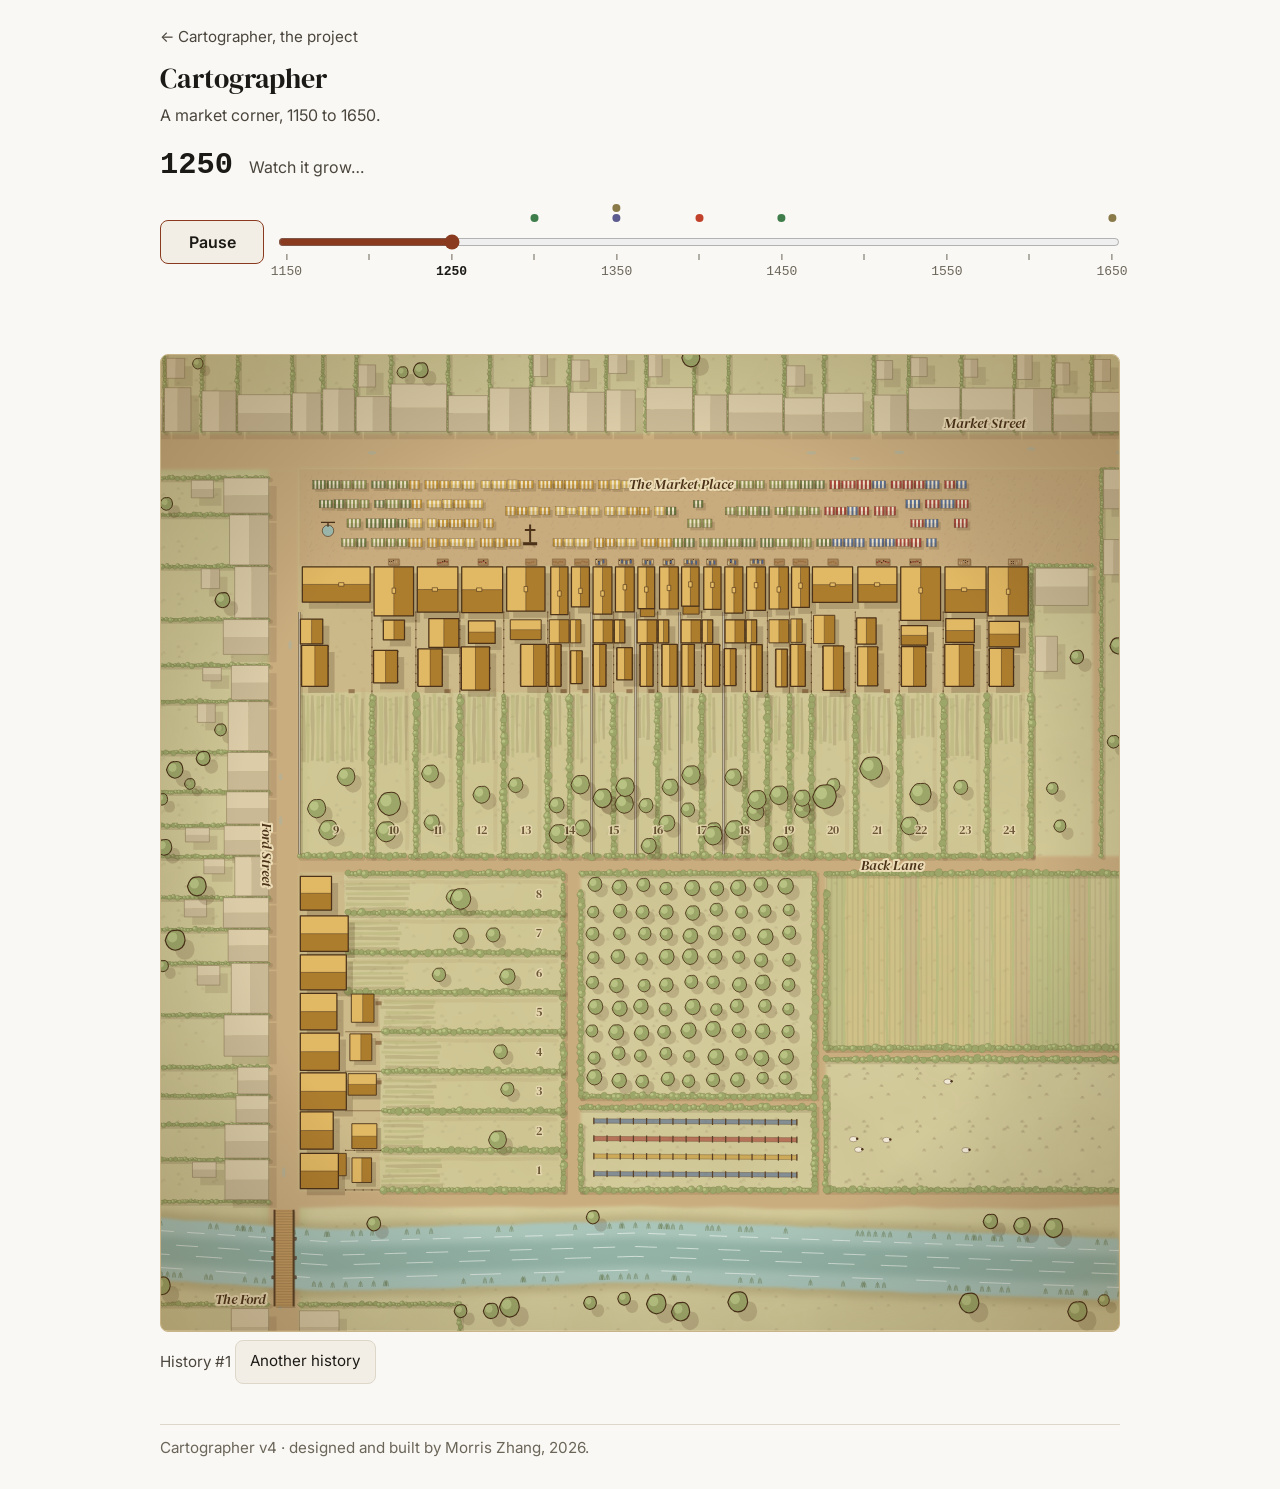
==== cartographer/index.html @ dad42100 "Add Cartographer: the market corner, 1150 to 1650 The built app (dnd-city-generator v3, branch map-p" ====
<!doctype html>
<html lang="en">
  <head>
    <meta charset="UTF-8" />
    <meta name="viewport" content="width=device-width, initial-scale=1.0" />
    <title>Cartographer · Morris Zhang</title>
    <meta name="description" content="A fantasy town grown from its terrain, not from dice. Every street, wall and market says why it's there." />
    <link rel="preconnect" href="https://fonts.googleapis.com" />
    <link rel="preconnect" href="https://fonts.gstatic.com" crossorigin />
    <link rel="stylesheet" href="https://fonts.googleapis.com/css2?family=DM+Serif+Display:ital@0;1&amp;family=IM+Fell+English:ital@0;1&amp;family=Inter:wght@400;500;600&amp;display=swap" />
    <script type="module" crossorigin src="./assets/index-Ds1CynJ9.js"></script>
    <link rel="stylesheet" crossorigin href="./assets/index-DjFSJXSV.css">
  </head>
  <body>
    <div id="root"></div>
  </body>
</html>
---- cartographer/assets/index-DjFSJXSV.css ----
:root{--sans: "Inter", -apple-system, BlinkMacSystemFont, "Segoe UI", Helvetica, Arial, sans-serif;--serif: "DM Serif Display", "Iowan Old Style", "Palatino Linotype", Palatino, Georgia, serif;--mono: "IBM Plex Mono", ui-monospace, "SFMono-Regular", Menlo, Consolas, monospace;--paper: #faf8f4;--ink: #1c1a16;--ink-2: #4a463d;--ink-3: #6b665a;--accent: #8a3b1f;--line: #ddd7c9;--water: #c9dbe0;--marsh: #9fb59a;--road: #7a7263;--surface: #f2eee5}@media(prefers-color-scheme:dark){:root:not([data-theme=light]){--paper: #16140f;--ink: #f2efe7;--ink-2: #c9c2b3;--ink-3: #a39c8c;--accent: #e0955f;--line: #35311f;--water: #23394a;--marsh: #3d5238;--road: #9a917f;--surface: #1f1c16}}:root[data-theme=dark]{--paper: #16140f;--ink: #f2efe7;--ink-2: #c9c2b3;--ink-3: #a39c8c;--accent: #e0955f;--line: #35311f;--water: #23394a;--marsh: #3d5238;--road: #9a917f;--surface: #1f1c16}*{box-sizing:border-box}html,body{margin:0;background:var(--paper);color:var(--ink)}body{font-family:var(--sans);font-size:16px;line-height:1.5}h1,h2,h3{font-family:var(--serif);font-weight:400}.app-shell{min-height:100vh;display:flex;flex-direction:column;gap:1rem;padding:1.5rem 1rem;max-width:70ch;margin:0 auto}.app-header h1{font-size:1.75rem;margin:0 0 .25rem}.app-header .back{display:inline-block;margin-bottom:.5rem;font-size:.95rem;color:var(--ink-2);text-decoration:none}.app-header .back:hover{color:var(--accent);text-decoration:underline}.app-header p{color:var(--ink-2);font-size:1rem;margin:0}.placeholder{border:1px dashed var(--line);border-radius:8px;padding:2rem 1.25rem;color:var(--ink-3);font-size:.95rem}.mono-num{font-family:var(--mono)}.app-shell--wide{max-width:62rem}.debug-tabs{display:flex;gap:.5rem;flex-wrap:wrap;margin-bottom:.75rem}.debug-tab{font-family:var(--sans);font-size:.95rem;padding:.4rem .8rem;border:1px solid var(--line);border-radius:6px;background:transparent;color:var(--ink-2);cursor:pointer}.debug-tab--active{background:var(--accent);border-color:var(--accent);color:var(--paper)}.debug-svg{width:100%;height:auto;border:1px solid var(--line);border-radius:8px;background:var(--paper)}.debug-fact-marker{fill:var(--accent);stroke:var(--paper);stroke-width:1.5}.siting{display:flex;flex-direction:column;gap:1.25rem}.toggles{display:grid;grid-template-columns:repeat(auto-fit,minmax(16rem,1fr));gap:.75rem}.toggle{display:flex;flex-direction:column;gap:.2rem;text-align:left;font:inherit;color:var(--ink);padding:.75rem .9rem;border:1px solid var(--line);border-radius:8px;background:transparent;cursor:pointer}.toggle[aria-pressed=true]{border-color:var(--accent);background:var(--surface);box-shadow:inset 3px 0 0 var(--accent)}.toggle-label{font-weight:600}.toggle-label:before{content:"Off · ";font-weight:400;color:var(--ink-3)}.toggle[aria-pressed=true] .toggle-label:before{content:"On · ";color:var(--accent)}.toggle-hint{color:var(--ink-2);font-size:.95rem}.siting-body{display:grid;gap:1.25rem}@media(min-width:60rem){.siting-body{grid-template-columns:minmax(0,1.55fr) minmax(18rem,1fr);align-items:start}}.map-svg{width:100%;height:auto;border:1px solid var(--line);border-radius:8px;background:var(--paper);display:block}.map-relief rect{fill:var(--ink)}.map-water{fill:var(--water)}.map-marsh{fill:var(--marsh);opacity:.55}.map-welltable{fill:none;stroke:var(--road);stroke-width:1.5;stroke-dasharray:3 6;opacity:.7}.map-road{fill:none;stroke:var(--road);stroke-width:2.5;stroke-linejoin:round;stroke-linecap:round}.map-site circle{fill:var(--paper);stroke:var(--ink-2);stroke-width:3}.map-site text{font-family:var(--serif);font-size:22px;fill:var(--ink);paint-order:stroke;stroke:var(--paper);stroke-width:5px;stroke-linejoin:round}.map-site--chosen circle{fill:var(--accent);stroke:var(--paper)}.map-site--chosen .map-site-halo{fill:none;stroke:var(--accent);stroke-width:3}.map-site--chosen text{font-size:28px;font-weight:600}.entry{border:1px solid var(--line);border-radius:8px;padding:1rem 1.15rem;background:var(--surface)}.entry-headline{font-size:1.45rem;line-height:1.25;margin:0 0 .6rem}.entry-reasons{margin:0 0 .6rem;padding-left:1.2rem}.entry-reasons li+li{margin-top:.3rem}.entry-rival{margin:0 0 .6rem;font-style:italic;color:var(--ink-2)}.entry-chain summary{cursor:pointer;color:var(--accent)}.entry-chain ol{padding-left:1.2rem;margin:.5rem 0}.entry-chain li+li{margin-top:.3rem}.entry-note{color:var(--ink-3);font-size:.95rem;margin:.4rem 0 0}.sites h2{font-size:1.3rem;margin:0 0 .3rem}.sites-intro{color:var(--ink-2);margin:0 0 .75rem;max-width:70ch}.table-scroll{overflow-x:auto}.sites-table{border-collapse:collapse;width:100%;font-size:.95rem}.sites-table th,.sites-table td{padding:.4rem .6rem;border-bottom:1px solid var(--line);text-align:left;white-space:nowrap}.sites-table thead th{color:var(--ink-2);font-weight:600}.sites-table tbody th{font-weight:400}.sites-table .num{font-family:var(--mono);text-align:right}.sites-table tr.is-chosen th,.sites-table tr.is-chosen td{font-weight:600;background:var(--surface)}.town{display:flex;flex-direction:column;gap:1rem}.town-figure{margin:0}.town-caption{color:var(--ink-2);font-size:.95rem;margin-top:.5rem}.changed{margin:0;padding:.7rem .9rem;border-left:3px solid var(--accent);background:var(--surface);border-radius:0 8px 8px 0}.city-map{transition:opacity .2s}.city-map.is-dim{opacity:.45}.city-road{fill:none;stroke:var(--road);stroke-linecap:round;stroke-linejoin:round;opacity:.8}.city-built{fill:var(--surface);stroke:none}.city-street{fill:none;stroke:var(--paper);stroke-linecap:round;stroke-linejoin:round}.city-main{stroke:var(--road)}.city-back{stroke:var(--line)}.city-wynd{stroke:var(--line);stroke-dasharray:.25 .2}.city-ford{stroke:var(--ink-2);stroke-linecap:round;opacity:.13}.city-labels .city-ford-label{font-style:italic;fill:var(--ink-2);cursor:default}.city-main.is-selected{stroke:var(--accent)}.city-houses polygon{fill:var(--ink-2);opacity:.78}.city-market-place{fill:var(--line);stroke:none;cursor:pointer}.city-market-place.is-selected{fill:var(--accent);opacity:.35}.city-wall path{fill:none;stroke:var(--ink);stroke-linecap:round;stroke-linejoin:round;cursor:pointer}.city-wall.is-selected path{stroke:var(--accent)}.city-wall .city-hit,.city-main-hit .city-hit{stroke:transparent;fill:none}.city-main-hit{cursor:pointer}.city-gate{fill:var(--paper);stroke:var(--ink);stroke-width:.14}.city-labels text{font-family:var(--serif);fill:var(--ink);cursor:pointer;paint-order:stroke;stroke:var(--paper);stroke-linejoin:round}.reader-list{list-style:none;margin:0;padding:0;display:flex;flex-direction:column;gap:.5rem}.reader-item{border:1px solid var(--line);border-radius:8px}.reader-item.is-open{background:var(--surface);border-color:var(--accent)}.reader-head{display:block;width:100%;text-align:left;cursor:pointer;font-family:var(--serif);font-size:1.2rem;line-height:1.3;color:var(--ink);background:none;border:0;padding:.7rem .95rem}.reader-item.is-open .reader-head{font-size:1.35rem;padding-bottom:.4rem}.reader-body{padding:0 .95rem .85rem}.app-footer{color:var(--ink-3);font-size:.95rem;border-top:1px solid var(--line);padding-top:.75rem;margin-top:.5rem}.app-footer p{margin:0 0 .35rem;max-width:70ch}.city-relief{filter:var(--relief-filter, none)}.corner{display:flex;flex-direction:column;gap:.6rem;margin-bottom:1rem}.corner-bar{display:flex;align-items:baseline;gap:1rem;flex-wrap:wrap}.corner-year{font-size:1.9rem;font-weight:600;color:var(--ink)}.corner-hint{color:var(--ink-2)}.corner-body{display:grid;gap:1rem}@media(min-width:60rem){.corner.has-selection .corner-body{grid-template-columns:minmax(0,1fr) 22rem;align-items:start}}.corner-figure{margin:0}.corner-map{touch-action:manipulation;cursor:pointer;background:#ecdcb6;border-color:#c9b48a}.corner-selected{fill:none;stroke:#b0281a}.corner-labels text{font-family:"IM Fell English",var(--serif);font-style:italic;fill:#4b3219;pointer-events:none;paint-order:stroke;stroke:#ecdcb6;stroke-linejoin:round}.corner-plot-numbers text,.corner-compass-n,.corner-scale{font-family:"IM Fell English",var(--serif);fill:#4b3219;pointer-events:none}.corner-plot-numbers text{opacity:.75;paint-order:stroke;stroke:#ecdcb6;stroke-linejoin:round}@media(max-width:40rem){.corner-plot-numbers{display:none}}.corner-panel{position:relative;border:1px solid var(--line);border-radius:8px;padding:1rem 1.15rem;background:var(--surface)}.corner-panel h2{font-size:1.4rem;margin:0 2rem .4rem 0}.corner-panel h3{font-size:1.1rem;margin:.9rem 0 .4rem}.corner-panel-facts{margin:0;color:var(--ink-2)}.corner-panel-close{position:absolute;top:.4rem;right:.4rem;width:44px;height:44px;background:none;border:0;font-size:1.6rem;color:var(--ink-2);cursor:pointer}.story{list-style:none;margin:0;padding:0;display:flex;flex-direction:column;gap:.35rem}.story summary{cursor:pointer}.story-chain{margin:.4rem 0 .2rem;padding-left:1.2rem;color:var(--ink-2)}.story-chain li+li{margin-top:.25rem}.story-earlier{color:var(--ink-3)}@media(max-width:40rem){.corner-panel{position:fixed;left:0;right:0;bottom:0;z-index:10;max-height:55vh;overflow-y:auto;border-radius:12px 12px 0 0;border-bottom:0;box-shadow:0 -4px 16px #0000002e}}:root{--mark-fire: #c2412b;--mark-plague: #5b5b8f;--mark-boom: #3f7d4a;--mark-slump: #8a7a4a}@media(prefers-color-scheme:dark){:root:not([data-theme=light]){--mark-fire: #e8765f;--mark-plague: #9b9bd0;--mark-boom: #7cbf86;--mark-slump: #c9b47a}}:root[data-theme=dark]{--mark-fire: #e8765f;--mark-plague: #9b9bd0;--mark-boom: #7cbf86;--mark-slump: #c9b47a}.corner-time{display:flex;align-items:flex-start;gap:.9rem;margin-top:1.4rem}.corner-play{min-width:6.5rem;min-height:44px;padding:0 1rem;border-radius:8px;cursor:pointer;border:1px solid var(--accent);background:var(--surface);color:var(--ink);font:inherit;font-weight:600}.corner-slider{position:relative;flex:1;padding-bottom:2.6rem}.corner-slider input[type=range]{width:100%;height:44px;margin:0;accent-color:var(--accent);cursor:pointer}.corner-ticks{position:absolute;left:8px;right:8px;top:34px;height:2.4rem;pointer-events:none}.corner-tick{position:absolute;transform:translate(-50%);display:flex;flex-direction:column;align-items:center;gap:2px}.corner-tick:before{content:"";width:1px;height:6px;background:var(--ink-3)}.corner-tick-year{font-family:var(--mono);font-size:13px;color:var(--ink-3)}.corner-tick.is-now .corner-tick-year{color:var(--ink);font-weight:600}.corner-mark{display:inline-block;width:8px;height:8px;border-radius:50%;background:var(--ink-3)}.corner-tick .corner-mark{position:absolute;top:-40px}.corner-tick .corner-mark+.corner-mark{top:-50px}.corner-tick .corner-mark+.corner-mark+.corner-mark{top:-60px}.mark-fire{background:var(--mark-fire)}.mark-plague{background:var(--mark-plague)}.mark-boom{background:var(--mark-boom)}.mark-slump{background:var(--mark-slump)}.corner-caption{color:var(--ink-2);font-size:.95rem;margin-top:.5rem}.corner-another{min-height:44px;padding:0 .9rem;border-radius:8px;border:1px solid var(--line);background:var(--surface);color:var(--ink);font:inherit;cursor:pointer}.corner-another:hover,.corner-play:hover{border-color:var(--accent)}.household-head{font-family:var(--serif);font-size:1.2rem;margin:0 0 .25rem}.household-story{margin-top:.5rem}.household-story>summary{cursor:pointer;color:var(--accent)}.corner-map-wrap{display:contents}.corner-map *{animation-play-state:paused!important}@keyframes corner-fade-in{0%{opacity:0}to{opacity:1}}.corner-gardens>*{animation:corner-fade-in .7s ease-out}@media(prefers-reduced-motion:reduce){.corner-gardens>*{animation:none}}.corner-now{margin:0;min-height:1.5em;color:var(--ink-2);font-size:.95rem;display:flex;flex-wrap:wrap;gap:.2rem 1rem}.corner-now .corner-mark{vertical-align:middle}
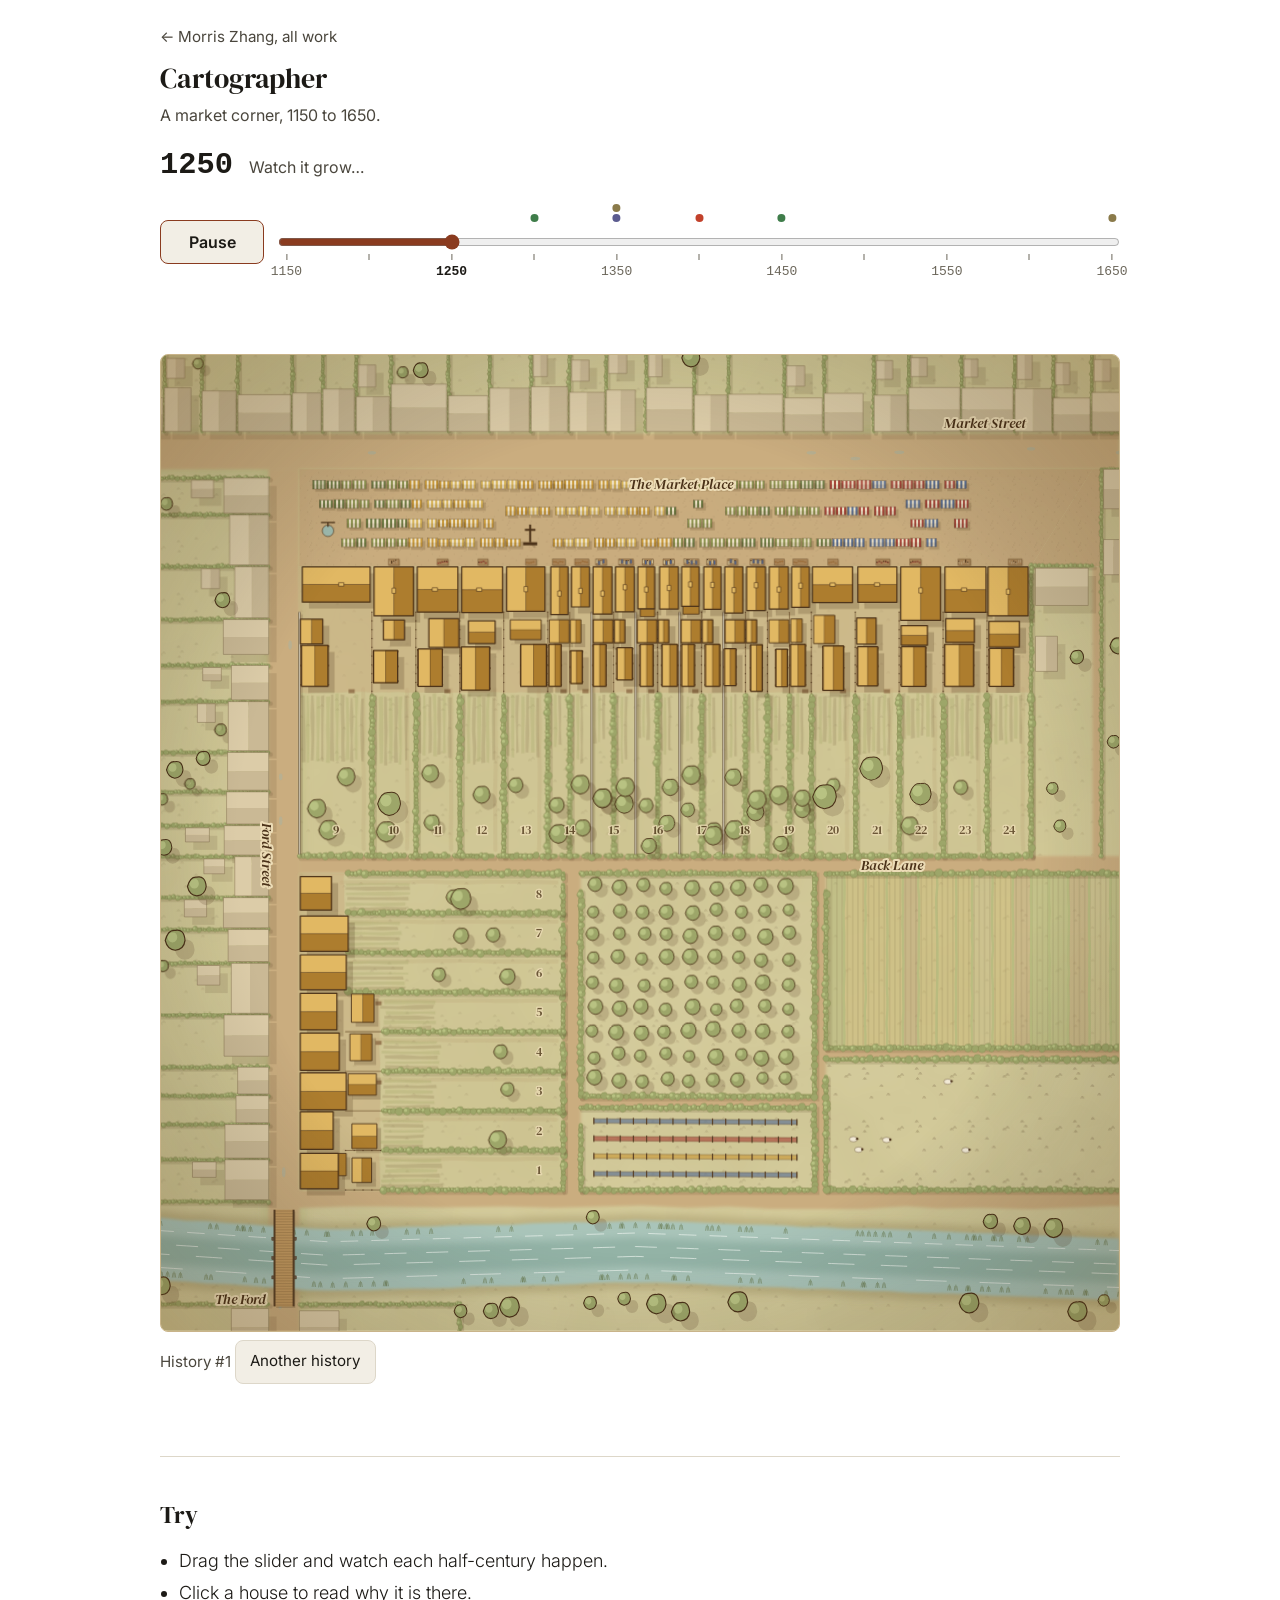
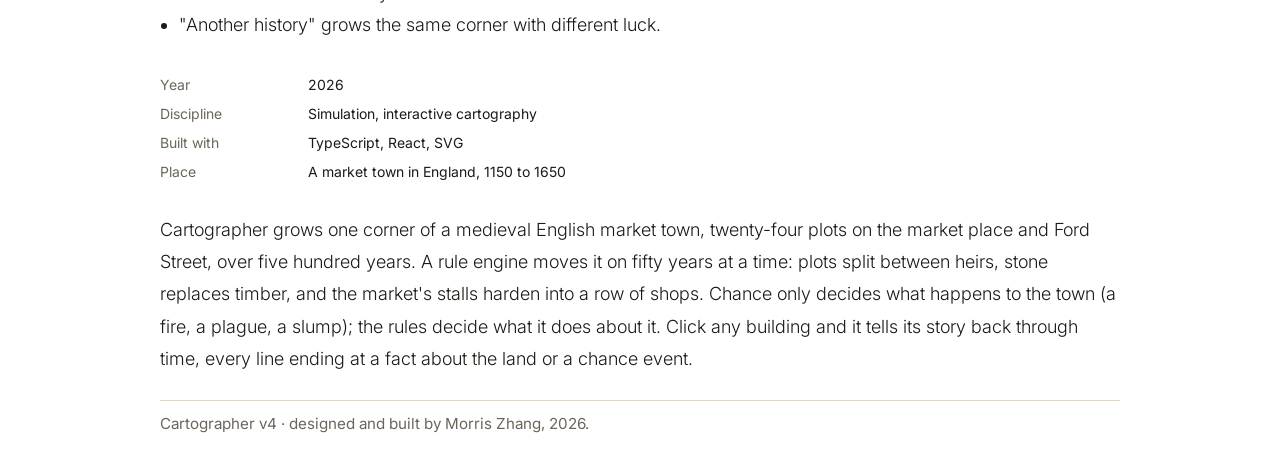
==== commit 8447a3be: "Cartographer: the web app is the project page, newest build, homepage entry - cartographer/: newest " ====
--- a/cartographer/index.html
+++ b/cartographer/index.html
@@ -1,17 +1,18 @@
-<!doctype html>
-<html lang="en">
-  <head>
-    <meta charset="UTF-8" />
-    <meta name="viewport" content="width=device-width, initial-scale=1.0" />
-    <title>Cartographer · Morris Zhang</title>
-    <meta name="description" content="A fantasy town grown from its terrain, not from dice. Every street, wall and market says why it's there." />
-    <link rel="preconnect" href="https://fonts.googleapis.com" />
-    <link rel="preconnect" href="https://fonts.gstatic.com" crossorigin />
-    <link rel="stylesheet" href="https://fonts.googleapis.com/css2?family=DM+Serif+Display:ital@0;1&amp;family=IM+Fell+English:ital@0;1&amp;family=Inter:wght@400;500;600&amp;display=swap" />
-    <script type="module" crossorigin src="./assets/index-Ds1CynJ9.js"></script>
-    <link rel="stylesheet" crossorigin href="./assets/index-DjFSJXSV.css">
-  </head>
-  <body>
-    <div id="root"></div>
-  </body>
-</html>
+<!doctype html>
+<html lang="en">
+  <head>
+    <meta charset="UTF-8" />
+    <meta name="viewport" content="width=device-width, initial-scale=1.0" />
+    <title>Cartographer · Morris Zhang</title>
+    <meta name="description" content="A fantasy town grown from its terrain, not from dice. Every street, wall and market says why it's there." />
+    <link rel="preconnect" href="https://fonts.googleapis.com" />
+    <link rel="preconnect" href="https://fonts.gstatic.com" crossorigin />
+    <link rel="stylesheet" href="https://fonts.googleapis.com/css2?family=DM+Serif+Display:ital@0;1&amp;family=IM+Fell+English:ital@0;1&amp;family=Inter:wght@300;400;500;600&amp;display=swap" />
+    <script type="module" crossorigin src="./assets/index-DEYlltWW.js"></script>
+    <link rel="stylesheet" crossorigin href="./assets/index-BUwfIRgc.css">
+  </head>
+  <body>
+    <div id="root"></div>+
+  </body>
+</html>
--- a/cartographer/assets/index-BUwfIRgc.css
+++ b/cartographer/assets/index-BUwfIRgc.css
@@ -0,0 +1 @@
+:root{--sans: "Inter", -apple-system, BlinkMacSystemFont, "Segoe UI", Helvetica, Arial, sans-serif;--serif: "DM Serif Display", "Iowan Old Style", "Palatino Linotype", Palatino, Georgia, serif;--mono: "IBM Plex Mono", ui-monospace, "SFMono-Regular", Menlo, Consolas, monospace;--paper: #ffffff;--ink: #1c1a16;--ink-2: #4a463d;--ink-3: #6b665a;--accent: #8a3b1f;--line: #ddd7c9;--water: #c9dbe0;--marsh: #9fb59a;--road: #7a7263;--surface: #f2eee5}@media(prefers-color-scheme:dark){:root:not([data-theme=light]){--paper: #16140f;--ink: #f2efe7;--ink-2: #c9c2b3;--ink-3: #a39c8c;--accent: #e0955f;--line: #35311f;--water: #23394a;--marsh: #3d5238;--road: #9a917f;--surface: #1f1c16}}:root[data-theme=dark]{--paper: #16140f;--ink: #f2efe7;--ink-2: #c9c2b3;--ink-3: #a39c8c;--accent: #e0955f;--line: #35311f;--water: #23394a;--marsh: #3d5238;--road: #9a917f;--surface: #1f1c16}*{box-sizing:border-box}html,body{margin:0;background:var(--paper);color:var(--ink)}body{font-family:var(--sans);font-size:16px;line-height:1.5}h1,h2,h3{font-family:var(--serif);font-weight:400}.app-shell{min-height:100vh;display:flex;flex-direction:column;gap:1rem;padding:1.5rem 1rem;max-width:70ch;margin:0 auto}.app-header h1{font-size:1.75rem;margin:0 0 .25rem}.app-header .back{display:inline-block;margin-bottom:.5rem;font-size:.95rem;color:var(--ink-2);text-decoration:none}.app-header .back:hover{color:var(--accent);text-decoration:underline}.app-header p{color:var(--ink-2);font-size:1rem;margin:0}.placeholder{border:1px dashed var(--line);border-radius:8px;padding:2rem 1.25rem;color:var(--ink-3);font-size:.95rem}.mono-num{font-family:var(--mono)}.app-shell--wide{max-width:62rem}.debug-tabs{display:flex;gap:.5rem;flex-wrap:wrap;margin-bottom:.75rem}.debug-tab{font-family:var(--sans);font-size:.95rem;padding:.4rem .8rem;border:1px solid var(--line);border-radius:6px;background:transparent;color:var(--ink-2);cursor:pointer}.debug-tab--active{background:var(--accent);border-color:var(--accent);color:var(--paper)}.debug-svg{width:100%;height:auto;border:1px solid var(--line);border-radius:8px;background:var(--paper)}.debug-fact-marker{fill:var(--accent);stroke:var(--paper);stroke-width:1.5}.siting{display:flex;flex-direction:column;gap:1.25rem}.toggles{display:grid;grid-template-columns:repeat(auto-fit,minmax(16rem,1fr));gap:.75rem}.toggle{display:flex;flex-direction:column;gap:.2rem;text-align:left;font:inherit;color:var(--ink);padding:.75rem .9rem;border:1px solid var(--line);border-radius:8px;background:transparent;cursor:pointer}.toggle[aria-pressed=true]{border-color:var(--accent);background:var(--surface);box-shadow:inset 3px 0 0 var(--accent)}.toggle-label{font-weight:600}.toggle-label:before{content:"Off · ";font-weight:400;color:var(--ink-3)}.toggle[aria-pressed=true] .toggle-label:before{content:"On · ";color:var(--accent)}.toggle-hint{color:var(--ink-2);font-size:.95rem}.siting-body{display:grid;gap:1.25rem}@media(min-width:60rem){.siting-body{grid-template-columns:minmax(0,1.55fr) minmax(18rem,1fr);align-items:start}}.map-svg{width:100%;height:auto;border:1px solid var(--line);border-radius:8px;background:var(--paper);display:block}.map-relief rect{fill:var(--ink)}.map-water{fill:var(--water)}.map-marsh{fill:var(--marsh);opacity:.55}.map-welltable{fill:none;stroke:var(--road);stroke-width:1.5;stroke-dasharray:3 6;opacity:.7}.map-road{fill:none;stroke:var(--road);stroke-width:2.5;stroke-linejoin:round;stroke-linecap:round}.map-site circle{fill:var(--paper);stroke:var(--ink-2);stroke-width:3}.map-site text{font-family:var(--serif);font-size:22px;fill:var(--ink);paint-order:stroke;stroke:var(--paper);stroke-width:5px;stroke-linejoin:round}.map-site--chosen circle{fill:var(--accent);stroke:var(--paper)}.map-site--chosen .map-site-halo{fill:none;stroke:var(--accent);stroke-width:3}.map-site--chosen text{font-size:28px;font-weight:600}.entry{border:1px solid var(--line);border-radius:8px;padding:1rem 1.15rem;background:var(--surface)}.entry-headline{font-size:1.45rem;line-height:1.25;margin:0 0 .6rem}.entry-reasons{margin:0 0 .6rem;padding-left:1.2rem}.entry-reasons li+li{margin-top:.3rem}.entry-rival{margin:0 0 .6rem;font-style:italic;color:var(--ink-2)}.entry-chain summary{cursor:pointer;color:var(--accent)}.entry-chain ol{padding-left:1.2rem;margin:.5rem 0}.entry-chain li+li{margin-top:.3rem}.entry-note{color:var(--ink-3);font-size:.95rem;margin:.4rem 0 0}.sites h2{font-size:1.3rem;margin:0 0 .3rem}.sites-intro{color:var(--ink-2);margin:0 0 .75rem;max-width:70ch}.table-scroll{overflow-x:auto}.sites-table{border-collapse:collapse;width:100%;font-size:.95rem}.sites-table th,.sites-table td{padding:.4rem .6rem;border-bottom:1px solid var(--line);text-align:left;white-space:nowrap}.sites-table thead th{color:var(--ink-2);font-weight:600}.sites-table tbody th{font-weight:400}.sites-table .num{font-family:var(--mono);text-align:right}.sites-table tr.is-chosen th,.sites-table tr.is-chosen td{font-weight:600;background:var(--surface)}.town{display:flex;flex-direction:column;gap:1rem}.town-figure{margin:0}.town-caption{color:var(--ink-2);font-size:.95rem;margin-top:.5rem}.changed{margin:0;padding:.7rem .9rem;border-left:3px solid var(--accent);background:var(--surface);border-radius:0 8px 8px 0}.city-map{transition:opacity .2s}.city-map.is-dim{opacity:.45}.city-road{fill:none;stroke:var(--road);stroke-linecap:round;stroke-linejoin:round;opacity:.8}.city-built{fill:var(--surface);stroke:none}.city-street{fill:none;stroke:var(--paper);stroke-linecap:round;stroke-linejoin:round}.city-main{stroke:var(--road)}.city-back{stroke:var(--line)}.city-wynd{stroke:var(--line);stroke-dasharray:.25 .2}.city-ford{stroke:var(--ink-2);stroke-linecap:round;opacity:.13}.city-labels .city-ford-label{font-style:italic;fill:var(--ink-2);cursor:default}.city-main.is-selected{stroke:var(--accent)}.city-houses polygon{fill:var(--ink-2);opacity:.78}.city-market-place{fill:var(--line);stroke:none;cursor:pointer}.city-market-place.is-selected{fill:var(--accent);opacity:.35}.city-wall path{fill:none;stroke:var(--ink);stroke-linecap:round;stroke-linejoin:round;cursor:pointer}.city-wall.is-selected path{stroke:var(--accent)}.city-wall .city-hit,.city-main-hit .city-hit{stroke:transparent;fill:none}.city-main-hit{cursor:pointer}.city-gate{fill:var(--paper);stroke:var(--ink);stroke-width:.14}.city-labels text{font-family:var(--serif);fill:var(--ink);cursor:pointer;paint-order:stroke;stroke:var(--paper);stroke-linejoin:round}.reader-list{list-style:none;margin:0;padding:0;display:flex;flex-direction:column;gap:.5rem}.reader-item{border:1px solid var(--line);border-radius:8px}.reader-item.is-open{background:var(--surface);border-color:var(--accent)}.reader-head{display:block;width:100%;text-align:left;cursor:pointer;font-family:var(--serif);font-size:1.2rem;line-height:1.3;color:var(--ink);background:none;border:0;padding:.7rem .95rem}.reader-item.is-open .reader-head{font-size:1.35rem;padding-bottom:.4rem}.reader-body{padding:0 .95rem .85rem}.about{border-top:1px solid var(--line);margin-top:2.5rem;padding-top:2.5rem;display:flex;flex-direction:column;gap:2rem}.about-facts{display:grid;grid-template-columns:8rem 1fr;gap:.5rem 1.25rem;margin:0;font-size:.875rem}.about-facts dt{color:var(--ink-3)}.about-facts dd{margin:0;color:var(--ink)}.about-text p,.about-try li{font-weight:300;font-size:clamp(15px,1.6vw,18px);line-height:1.8;color:var(--ink)}.about-text p{margin:0}.about-try h2{font-family:var(--serif);font-weight:400;font-size:1.5rem;margin:0 0 .5em}.about-try ul{padding-left:1.2em;margin:0}@media(max-width:30rem){.about-facts{grid-template-columns:1fr;gap:0 0}.about-facts dd{margin-bottom:.6rem}}.app-footer{color:var(--ink-3);font-size:.95rem;border-top:1px solid var(--line);padding-top:.75rem;margin-top:.5rem}.app-footer p{margin:0 0 .35rem;max-width:70ch}.city-relief{filter:var(--relief-filter, none)}.corner{display:flex;flex-direction:column;gap:.6rem;margin-bottom:1rem}.corner-bar{display:flex;align-items:baseline;gap:1rem;flex-wrap:wrap}.corner-year{font-size:1.9rem;font-weight:600;color:var(--ink)}.corner-hint{color:var(--ink-2)}.corner-body{display:grid;gap:1rem}@media(min-width:60rem){.corner.has-selection .corner-body{grid-template-columns:minmax(0,1fr) 22rem;align-items:start}}.corner-figure{margin:0}.corner-map{touch-action:manipulation;cursor:pointer;background:#ecdcb6;border-color:#c9b48a}.corner-selected{fill:none;stroke:#b0281a}.corner-labels text{font-family:"IM Fell English",var(--serif);font-style:italic;fill:#4b3219;pointer-events:none;paint-order:stroke;stroke:#ecdcb6;stroke-linejoin:round}.corner-plot-numbers text,.corner-compass-n,.corner-scale{font-family:"IM Fell English",var(--serif);fill:#4b3219;pointer-events:none}.corner-plot-numbers text{opacity:.75;paint-order:stroke;stroke:#ecdcb6;stroke-linejoin:round}@media(max-width:40rem){.corner-plot-numbers{display:none}}.corner-panel{position:relative;border:1px solid var(--line);border-radius:8px;padding:1rem 1.15rem;background:var(--surface)}.corner-panel h2{font-size:1.4rem;margin:0 2rem .4rem 0}.corner-panel h3{font-size:1.1rem;margin:.9rem 0 .4rem}.corner-panel-facts{margin:0;color:var(--ink-2)}.corner-panel-close{position:absolute;top:.4rem;right:.4rem;width:44px;height:44px;background:none;border:0;font-size:1.6rem;color:var(--ink-2);cursor:pointer}.story{list-style:none;margin:0;padding:0;display:flex;flex-direction:column;gap:.35rem}.story summary{cursor:pointer}.story-chain{margin:.4rem 0 .2rem;padding-left:1.2rem;color:var(--ink-2)}.story-chain li+li{margin-top:.25rem}.story-earlier{color:var(--ink-3)}@media(max-width:40rem){.corner-panel{position:fixed;left:0;right:0;bottom:0;z-index:10;max-height:55vh;overflow-y:auto;border-radius:12px 12px 0 0;border-bottom:0;box-shadow:0 -4px 16px #0000002e}}:root{--mark-fire: #c2412b;--mark-plague: #5b5b8f;--mark-boom: #3f7d4a;--mark-slump: #8a7a4a}@media(prefers-color-scheme:dark){:root:not([data-theme=light]){--mark-fire: #e8765f;--mark-plague: #9b9bd0;--mark-boom: #7cbf86;--mark-slump: #c9b47a}}:root[data-theme=dark]{--mark-fire: #e8765f;--mark-plague: #9b9bd0;--mark-boom: #7cbf86;--mark-slump: #c9b47a}.corner-time{display:flex;align-items:flex-start;gap:.9rem;margin-top:1.4rem}.corner-play{min-width:6.5rem;min-height:44px;padding:0 1rem;border-radius:8px;cursor:pointer;border:1px solid var(--accent);background:var(--surface);color:var(--ink);font:inherit;font-weight:600}.corner-slider{position:relative;flex:1;padding-bottom:2.6rem}.corner-slider input[type=range]{width:100%;height:44px;margin:0;accent-color:var(--accent);cursor:pointer}.corner-ticks{position:absolute;left:8px;right:8px;top:34px;height:2.4rem;pointer-events:none}.corner-tick{position:absolute;transform:translate(-50%);display:flex;flex-direction:column;align-items:center;gap:2px}.corner-tick:before{content:"";width:1px;height:6px;background:var(--ink-3)}.corner-tick-year{font-family:var(--mono);font-size:13px;color:var(--ink-3)}.corner-tick.is-now .corner-tick-year{color:var(--ink);font-weight:600}.corner-mark{display:inline-block;width:8px;height:8px;border-radius:50%;background:var(--ink-3)}.corner-tick .corner-mark{position:absolute;top:-40px}.corner-tick .corner-mark+.corner-mark{top:-50px}.corner-tick .corner-mark+.corner-mark+.corner-mark{top:-60px}.mark-fire{background:var(--mark-fire)}.mark-plague{background:var(--mark-plague)}.mark-boom{background:var(--mark-boom)}.mark-slump{background:var(--mark-slump)}.corner-caption{color:var(--ink-2);font-size:.95rem;margin-top:.5rem}.corner-another{min-height:44px;padding:0 .9rem;border-radius:8px;border:1px solid var(--line);background:var(--surface);color:var(--ink);font:inherit;cursor:pointer}.corner-another:hover,.corner-play:hover{border-color:var(--accent)}.household-head{font-family:var(--serif);font-size:1.2rem;margin:0 0 .25rem}.household-story{margin-top:.5rem}.household-story>summary{cursor:pointer;color:var(--accent)}.corner-map-wrap{display:contents}.corner-map *{animation-play-state:paused!important}@keyframes corner-fade-in{0%{opacity:0}to{opacity:1}}.corner-gardens>*{animation:corner-fade-in .7s ease-out}@media(prefers-reduced-motion:reduce){.corner-gardens>*{animation:none}}.corner-now{margin:0;min-height:1.5em;color:var(--ink-2);font-size:.95rem;display:flex;flex-wrap:wrap;gap:.2rem 1rem}.corner-now .corner-mark{vertical-align:middle}
